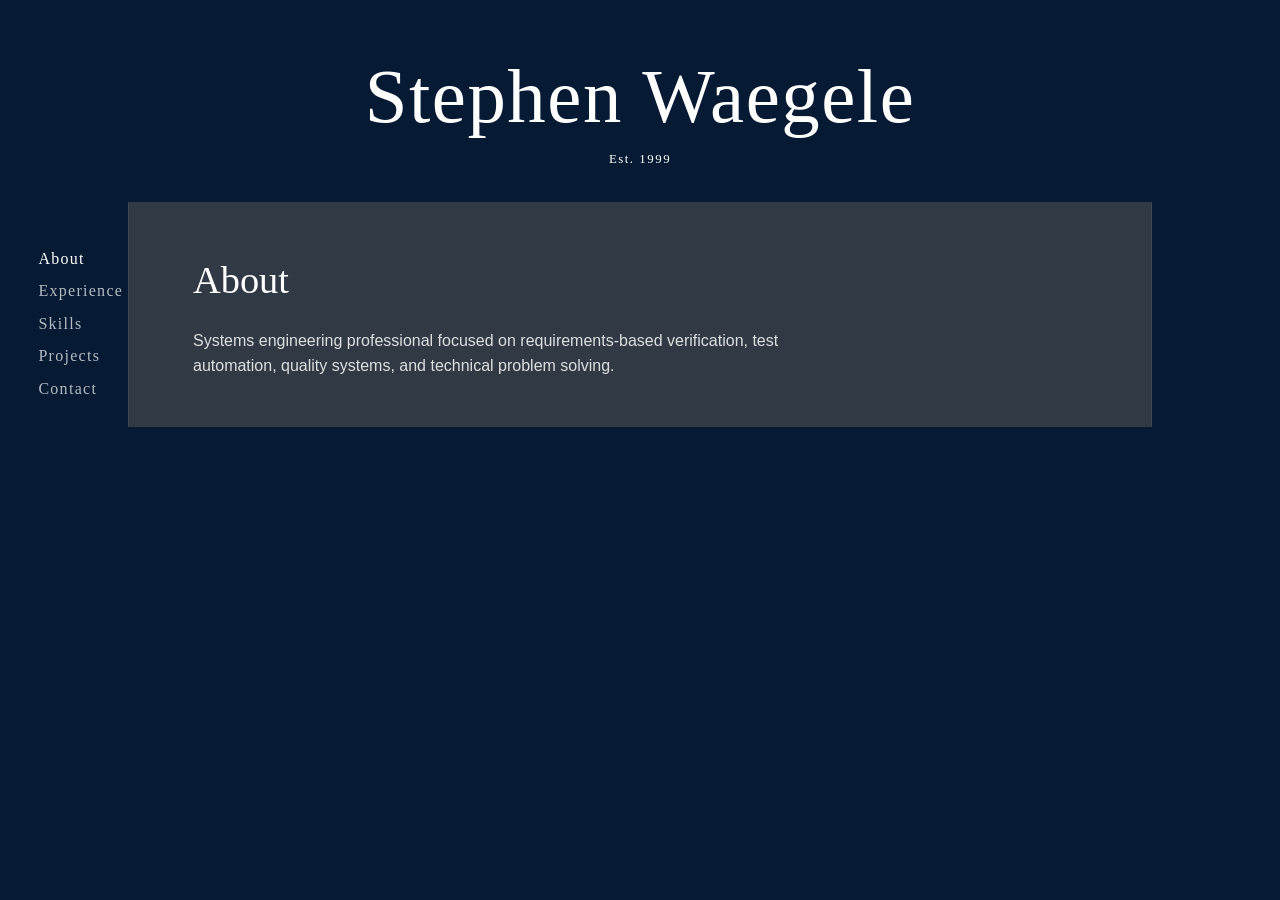
==== index.html @ 09798e0d "app enhancements and adding RollCall Project" ====
<!DOCTYPE html>
<html lang="en">
<head>
  <meta charset="UTF-8" />
  <meta name="viewport" content="width=device-width, initial-scale=1.0" />

  <title>Stephen Waegele | Systems Engineer</title>

  <meta name="theme-color" content="#071a33" />
  <meta name="apple-mobile-web-app-capable" content="yes" />
  <meta name="apple-mobile-web-app-status-bar-style" content="default" />
  <meta name="apple-mobile-web-app-title" content="Stephen Waegele" />

  <link rel="manifest" href="./manifest.json?v=3" />

  <link
    rel="apple-touch-icon"
    sizes="180x180"
    href="/apple-touch-icon.png?v=3"
  />

  <link
    rel="icon"
    type="image/png"
    href="/apple-touch-icon.png?v=3"
  />

  <link rel="stylesheet" href="style.css" />
  <script src="script.js" defer></script>
</head>

<body>
  <header>
    <h1>Stephen Waegele</h1>
    <p class="established">Est. 1999</p>
  </header>

  <div class="site-stage">
    <nav class="site-nav" aria-label="Site navigation">
      <button class="nav-button active" type="button" data-tab="about">
        About
      </button>

      <button class="nav-button" type="button" data-tab="experience">
        Experience
      </button>

      <button class="nav-button" type="button" data-tab="skills">
        Skills
      </button>

      <button class="nav-button" type="button" data-tab="projects">
        Projects
      </button>

      <button class="nav-button" type="button" data-tab="contact">
        Contact
      </button>
    </nav>

    <main>
      <section id="about" class="tab-panel active">
        <h2>About</h2>

        <p>
          Systems engineering professional focused on requirements-based
          verification, test automation, quality systems, and technical
          problem solving.
        </p>
      </section>

      <section id="experience" class="tab-panel">
        <h2>Experience</h2>

        <article class="experience-card">
          <div class="experience-heading">
            <div>
              <h3>Quality Manager</h3>
              <p class="experience-company">
                Edlon Fluoropolymers | GMM Pfaudler Group
              </p>
            </div>
          </div>

          <p>
            Lead quality assurance and quality-system improvement initiatives for a
            custom fluoropolymer manufacturer supporting industrial, chemical,
            pharmaceutical, semiconductor, food and beverage, and aerospace work.
          </p>

          <ul>
            <li>
              Maintain and improve ISO 9001:2015 quality-system processes,
              including internal audits, corrective actions, and
              management-review metrics.
            </li>
            <li>
              Own nonconformance, root-cause, corrective-action, verification,
              and cost-of-quality workflows.
            </li>
            <li>
              Support manufacturing quality investigations, customer returns,
              inspection planning, testing, and documentation control.
            </li>
          </ul>
        </article>

        <article class="experience-card">
          <div class="experience-heading">
            <div>
              <h3>Renewals and Contracts Manager</h3>
              <p class="experience-company">
                EnergyCAP | July 2025 – March 2026
              </p>
            </div>
          </div>

          <p>
            Owned the renewal process for approximately 700 customers in a SaaS
            environment, combining contract analysis, Salesforce reporting,
            process design, and customer-facing coordination.
          </p>

          <ul>
            <li>
              Built reporting workflows to track renewal cohorts one to four
              months ahead.
            </li>
            <li>
              Expanded advance renewal outreach from roughly 20 days to
              120 days.
            </li>
            <li>
              Created a comprehensive standard operating procedure for the
              renewals function.
            </li>
          </ul>
        </article>
      </section>

      <section id="skills" class="tab-panel">
        <h2>Skills</h2>

        <div class="skills-group">
          <h3>Systems &amp; Quality Engineering</h3>

          <div class="skill-list">
            <span>Requirements Traceability</span>
            <span>Verification &amp; Validation</span>
            <span>Test Planning</span>
            <span>Root Cause Analysis</span>
            <span>Corrective Action</span>
            <span>ISO 9001:2015</span>
            <span>Internal Auditing</span>
            <span>Risk Management</span>
          </div>
        </div>

        <div class="skills-group">
          <h3>Automation &amp; Data</h3>

          <div class="skill-list">
            <span>Python</span>
            <span>Power Apps</span>
            <span>Power Automate</span>
            <span>Excel</span>
            <span>Microsoft Access</span>
            <span>Salesforce</span>
            <span>SharePoint</span>
            <span>Technical Documentation</span>
          </div>
        </div>

        <div class="skills-group">
          <h3>Manufacturing &amp; Operations</h3>

          <div class="skill-list">
            <span>Nonconformance Management</span>
            <span>Cost of Quality</span>
            <span>Supplier &amp; Customer Quality</span>
            <span>Inspection Planning</span>
            <span>Process Improvement</span>
          </div>
        </div>
      </section>

      <section id="projects" class="tab-panel">
        <h2>Projects</h2>

        <div class="project-card">
          <h3>RollCall</h3>

          <p>
            A colorful party-game companion that rolls two dice, presents a random
            category, runs a customizable round timer, and tracks player scores to
            100 points.
          </p>

          <a class="project-link" href="RollCall/">
            Open RollCall
          </a>
        </div>

        <div class="project-card">
          <h3>Rummy Scorecard</h3>

          <p>
            A fast offline Rummy scorekeeper with editable players, live totals,
            round tracking, and Home Screen app behavior.
          </p>

          <a class="project-link" href="rummy/">
            Open Rummy Scorecard
          </a>
        </div>

        <div class="project-card">
          <h3>Robot Telemetry Test Automation Demo</h3>

          <p>
            Python-based validation demo for simulated robot system data.
          </p>
        </div>
      </section>

      <section id="contact" class="tab-panel">
        <h2>Contact</h2>

        <p>
          Email:
          <a href="mailto:stephen.waegele@gmail.com">
            stephen.waegele@gmail.com
          </a>
        </p>

        <p>
          LinkedIn:
          <a
            href="https://www.linkedin.com/in/stephenwaegele"
            target="_blank"
            rel="noopener noreferrer"
          >
            linkedin.com/in/stephenwaegele
          </a>
        </p>
      </section>
    </main>
  </div>
</body>
</html>
---- style.css ----
* {
  box-sizing: border-box;
  margin: 0;
  padding: 0;
}

html {
  font-size: 16px;
}

body {
  min-height: 100vh;
  font-family: Arial, Helvetica, sans-serif;
  background: #071a33;
  color: white;
  line-height: 1.6;
}

header {
  width: 100%;
  padding: 2.25rem 1.5rem;
  text-align: center;
  background: #071a33;
}

header h1 {
  color: white;
  font-family: "Times New Roman", Times, serif;
  font-size: clamp(2.5rem, 6vw, 5rem);
  font-weight: 400;
  letter-spacing: 0.02em;
}

header .established {
  margin-top: -0.35rem;
  color: white;
  font-family: "Times New Roman", Times, serif;
  font-size: 0.8rem;
  letter-spacing: 0.12em;
  line-height: 1;
}

.site-stage {
  position: relative;
  width: 100%;
  background: #071a33;
}

.site-nav {
  position: absolute;
  top: 3rem;
  left: clamp(1rem, 3vw, 3rem);
  z-index: 2;
  display: flex;
  flex-direction: column;
  gap: 0.9rem;
}

.nav-button {
  padding: 0;
  border: 0;
  background: transparent;
  color: rgba(255, 255, 255, 0.7);
  cursor: pointer;
  font-family: "Times New Roman", Times, serif;
  font-size: 1rem;
  letter-spacing: 0.08em;
  text-align: left;
  transition: color 0.2s ease, opacity 0.2s ease;
}

.nav-button:hover {
  color: white;
}

.nav-button.active {
  color: white;
}

main {
  width: min(80vw, 1100px);
  margin: 0 auto 3rem;
  padding: 3rem clamp(1.5rem, 5vw, 5rem);
  background: rgba(59, 65, 73, 0.82);
  border-left: 1px solid rgba(255, 255, 255, 0.08);
  border-right: 1px solid rgba(255, 255, 255, 0.08);
}

.tab-panel {
  display: none;
  min-height: 100%;
}

.tab-panel.active {
  display: block;
}

section h2 {
  margin-bottom: 1rem;
  color: white;
  font-family: "Times New Roman", Times, serif;
  font-size: clamp(1.8rem, 3vw, 2.5rem);
  font-weight: 400;
}

section p {
  max-width: 70ch;
  color: rgba(255, 255, 255, 0.84);
}

.experience-card,
.skills-group {
  width: 100%;
  margin-top: 1rem;
  padding: 1.5rem;
  background: rgba(7, 26, 51, 0.42);
  border: 1px solid rgba(255, 255, 255, 0.13);
}

.experience-card h3,
.skills-group h3 {
  margin-bottom: 0.25rem;
  color: white;
  font-size: 1.25rem;
}

.experience-company {
  margin-bottom: 1rem;
  color: rgba(255, 255, 255, 0.68);
  font-size: 0.95rem;
}

.experience-card ul {
  max-width: 75ch;
  margin: 1rem 0 0 1.2rem;
  color: rgba(255, 255, 255, 0.78);
}

.experience-card li + li {
  margin-top: 0.5rem;
}

.skill-list {
  display: flex;
  flex-wrap: wrap;
  gap: 0.65rem;
  margin-top: 1rem;
}

.skill-list span {
  padding: 0.4rem 0.65rem;
  border: 1px solid rgba(255, 255, 255, 0.18);
  border-radius: 999px;
  color: rgba(255, 255, 255, 0.86);
  font-size: 0.92rem;
}

.project-card {
  width: 100%;
  margin-top: 1rem;
  padding: 1.5rem;
  background: rgba(7, 26, 51, 0.42);
  border: 1px solid rgba(255, 255, 255, 0.13);
}

.project-card h3 {
  margin-bottom: 0.5rem;
  color: white;
  font-size: 1.25rem;
}

.project-card p {
  color: rgba(255, 255, 255, 0.78);
}

.project-link {
  display: inline-block;
  margin-top: 12px;
  padding: 10px 14px;
  border-radius: 8px;
  background: #8f1712;
  color: #ffffff;
  font-weight: 700;
  text-decoration: none;
  transition: background 0.2s ease, transform 0.2s ease;
}

.project-link:hover {
  background: #b32119;
}

.project-link:active {
  transform: scale(0.97);
}

@media (max-width: 700px) {
  .site-stage {
    display: flex;
    flex-direction: column;
  }

  .site-nav {
    position: static;
    display: flex;
    flex-direction: row;
    justify-content: center;
    gap: 1.5rem;
    padding: 1rem;
  }

  .nav-button {
    text-align: center;
  }

  main {
    width: calc(100% - 2rem);
    min-height: 70vh;
    margin-bottom: 1rem;
    padding: 2rem 1.5rem;
  }
}
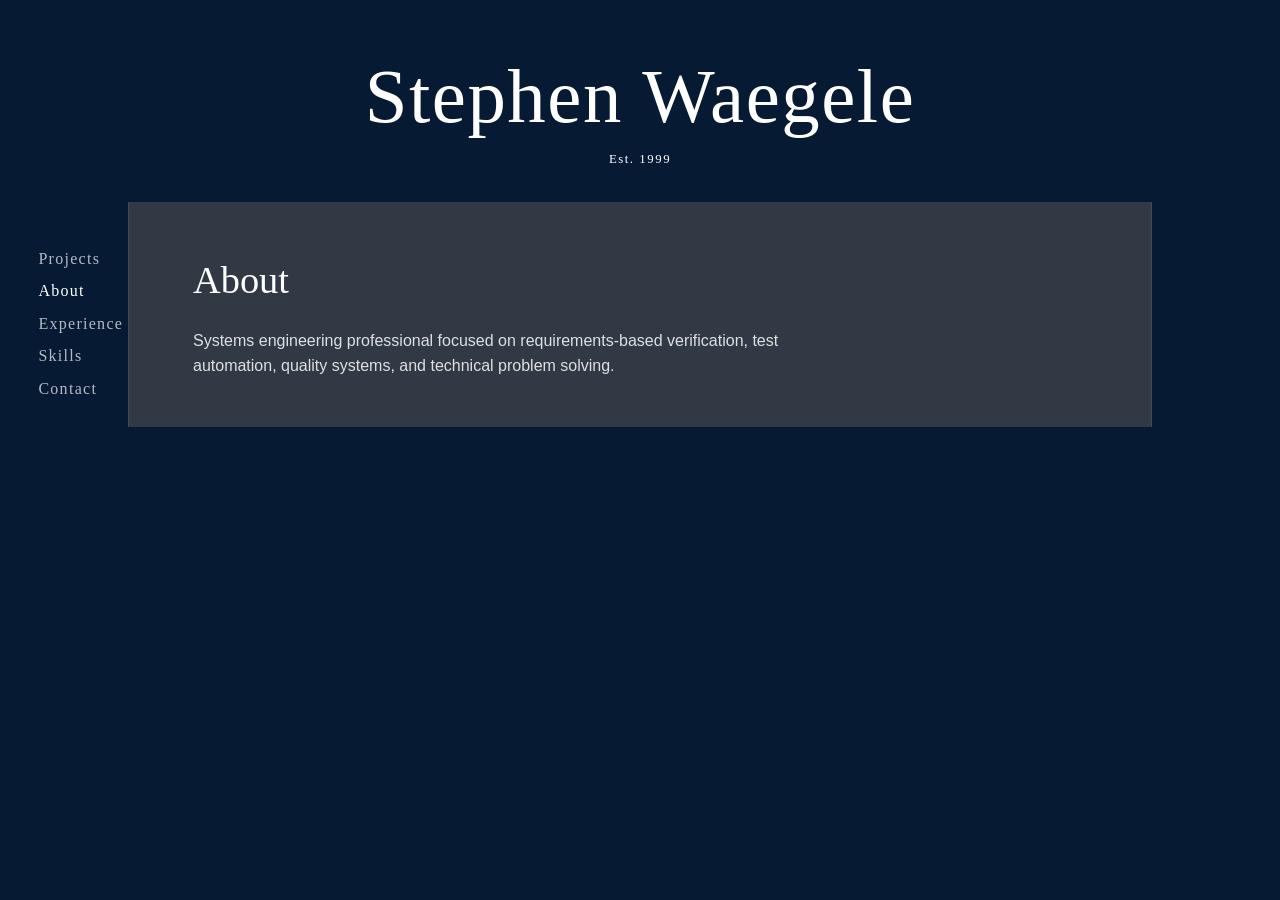
==== commit e5bd1ac9: "Update index.html" ====
--- a/index.html
+++ b/index.html
@@ -37,6 +37,10 @@
 
   <div class="site-stage">
     <nav class="site-nav" aria-label="Site navigation">
+      <button class="nav-button" type="button" data-tab="projects">
+        Projects
+      </button>
+
       <button class="nav-button active" type="button" data-tab="about">
         About
       </button>
@@ -47,10 +51,6 @@
 
       <button class="nav-button" type="button" data-tab="skills">
         Skills
-      </button>
-
-      <button class="nav-button" type="button" data-tab="projects">
-        Projects
       </button>
 
       <button class="nav-button" type="button" data-tab="contact">
@@ -188,6 +188,34 @@
         <h2>Projects</h2>
 
         <div class="project-card">
+          <h3>Recollect</h3>
+
+          <p>
+            A polished, mobile-first flashcard web app with searchable decks, tags,
+            text and image cards, reversible study mode, and a full-deck matching quiz.
+            Designed as a focused, local-first study tool with a premium note-taking feel.
+          </p>
+
+          <a class="project-link" href="recollect/">
+            Open Recollect
+          </a>
+        </div>
+
+        <div class="project-card">
+          <h3>Guitar Practice App</h3>
+
+          <p>
+            An interactive browser-based music theory trainer featuring a playable
+            guitar fretboard, interval recognition, note audio playback, quiz mode,
+            score tracking, streaks, and responsive mobile-first design.
+          </p>
+
+          <a class="project-link" href="GuitarPracticeApp/">
+            Open Guitar Practice App
+          </a>
+        </div>
+
+        <div class="project-card">
           <h3>RollCall</h3>
 
           <p>
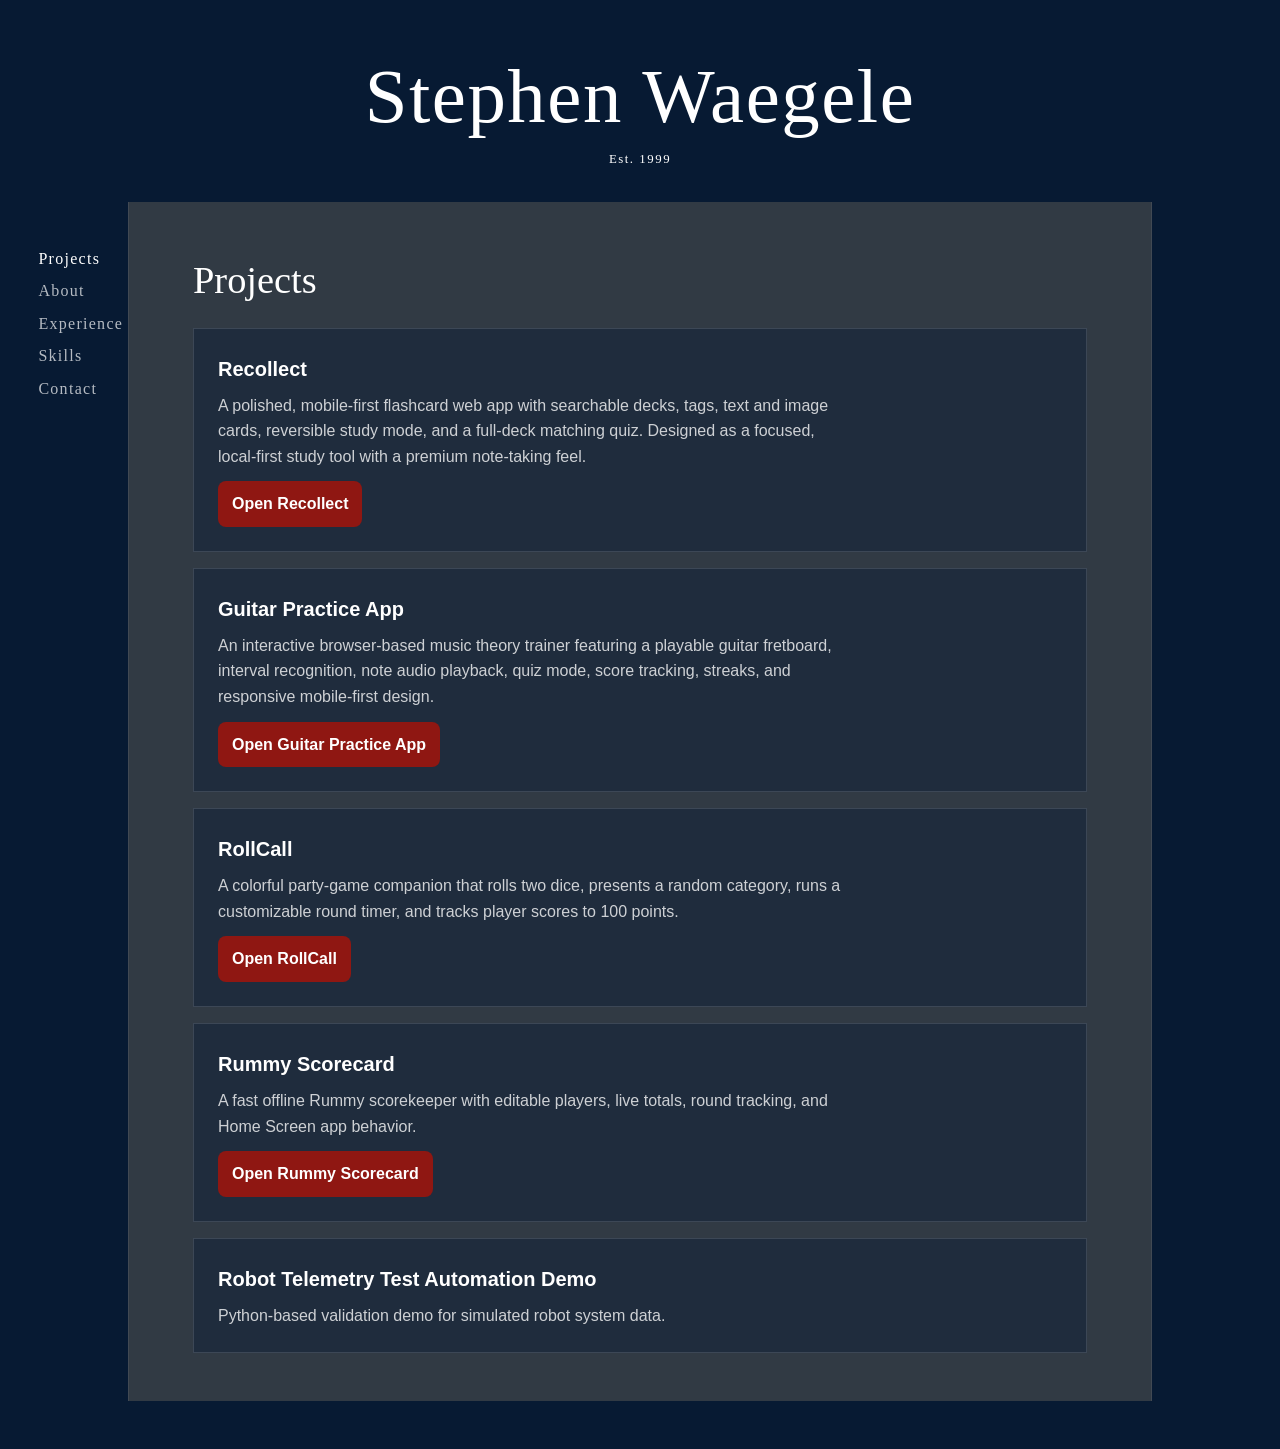
==== commit c85f136b: "Update index.html" ====
--- a/index.html
+++ b/index.html
@@ -37,11 +37,11 @@
 
   <div class="site-stage">
     <nav class="site-nav" aria-label="Site navigation">
-      <button class="nav-button" type="button" data-tab="projects">
+      <button class="nav-button active" type="button" data-tab="projects">
         Projects
       </button>
 
-      <button class="nav-button active" type="button" data-tab="about">
+      <button class="nav-button" type="button" data-tab="about">
         About
       </button>
 
@@ -59,7 +59,7 @@
     </nav>
 
     <main>
-      <section id="about" class="tab-panel active">
+      <section id="about" class="tab-panel">
         <h2>About</h2>
 
         <p>
@@ -184,7 +184,7 @@
         </div>
       </section>
 
-      <section id="projects" class="tab-panel">
+      <section id="projects" class="tab-panel active">
         <h2>Projects</h2>
 
         <div class="project-card">
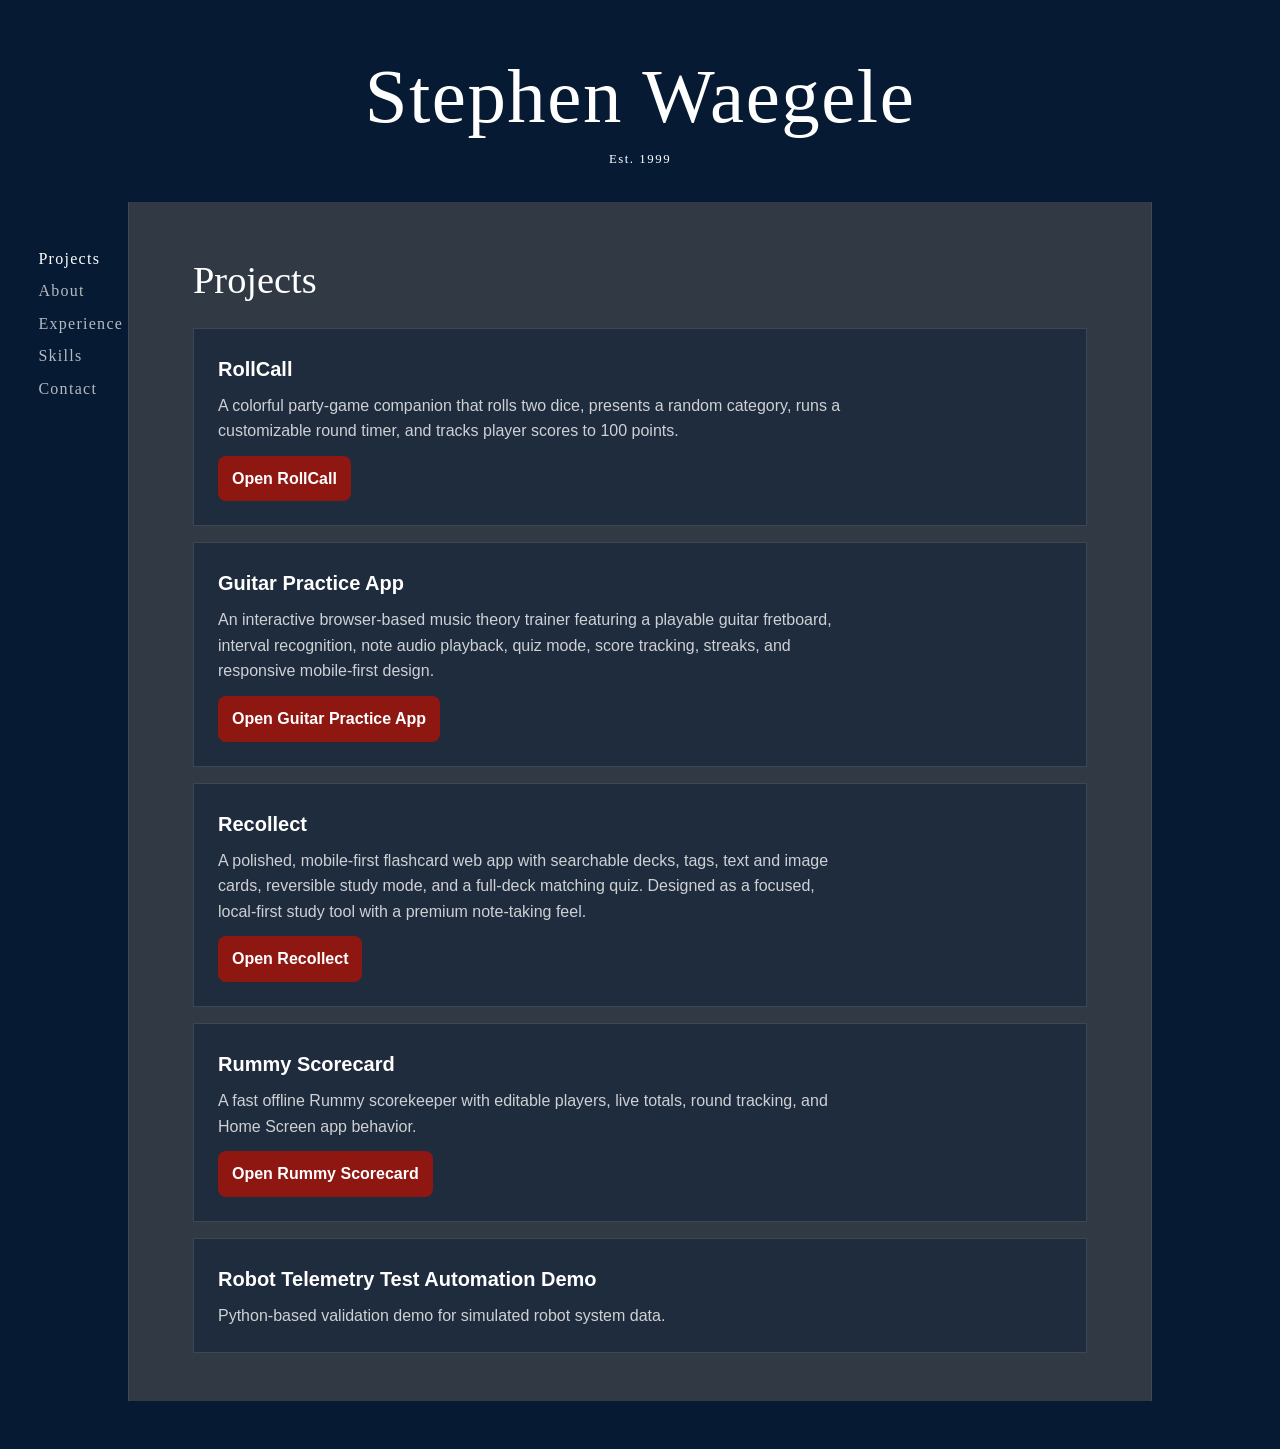
==== commit 02123899: "Update index.html" ====
--- a/index.html
+++ b/index.html
@@ -188,6 +188,34 @@
         <h2>Projects</h2>
 
         <div class="project-card">
+          <h3>RollCall</h3>
+
+          <p>
+            A colorful party-game companion that rolls two dice, presents a random
+            category, runs a customizable round timer, and tracks player scores to
+            100 points.
+          </p>
+
+          <a class="project-link" href="RollCall/">
+            Open RollCall
+          </a>
+        </div>
+
+        <div class="project-card">
+          <h3>Guitar Practice App</h3>
+
+          <p>
+            An interactive browser-based music theory trainer featuring a playable
+            guitar fretboard, interval recognition, note audio playback, quiz mode,
+            score tracking, streaks, and responsive mobile-first design.
+          </p>
+
+          <a class="project-link" href="GuitarPracticeApp/">
+            Open Guitar Practice App
+          </a>
+        </div>
+
+        <div class="project-card">
           <h3>Recollect</h3>
 
           <p>
@@ -198,34 +226,6 @@
 
           <a class="project-link" href="recollect/">
             Open Recollect
-          </a>
-        </div>
-
-        <div class="project-card">
-          <h3>Guitar Practice App</h3>
-
-          <p>
-            An interactive browser-based music theory trainer featuring a playable
-            guitar fretboard, interval recognition, note audio playback, quiz mode,
-            score tracking, streaks, and responsive mobile-first design.
-          </p>
-
-          <a class="project-link" href="GuitarPracticeApp/">
-            Open Guitar Practice App
-          </a>
-        </div>
-
-        <div class="project-card">
-          <h3>RollCall</h3>
-
-          <p>
-            A colorful party-game companion that rolls two dice, presents a random
-            category, runs a customizable round timer, and tracks player scores to
-            100 points.
-          </p>
-
-          <a class="project-link" href="RollCall/">
-            Open RollCall
           </a>
         </div>
 
@@ -275,4 +275,4 @@
     </main>
   </div>
 </body>
-</html>+</html>
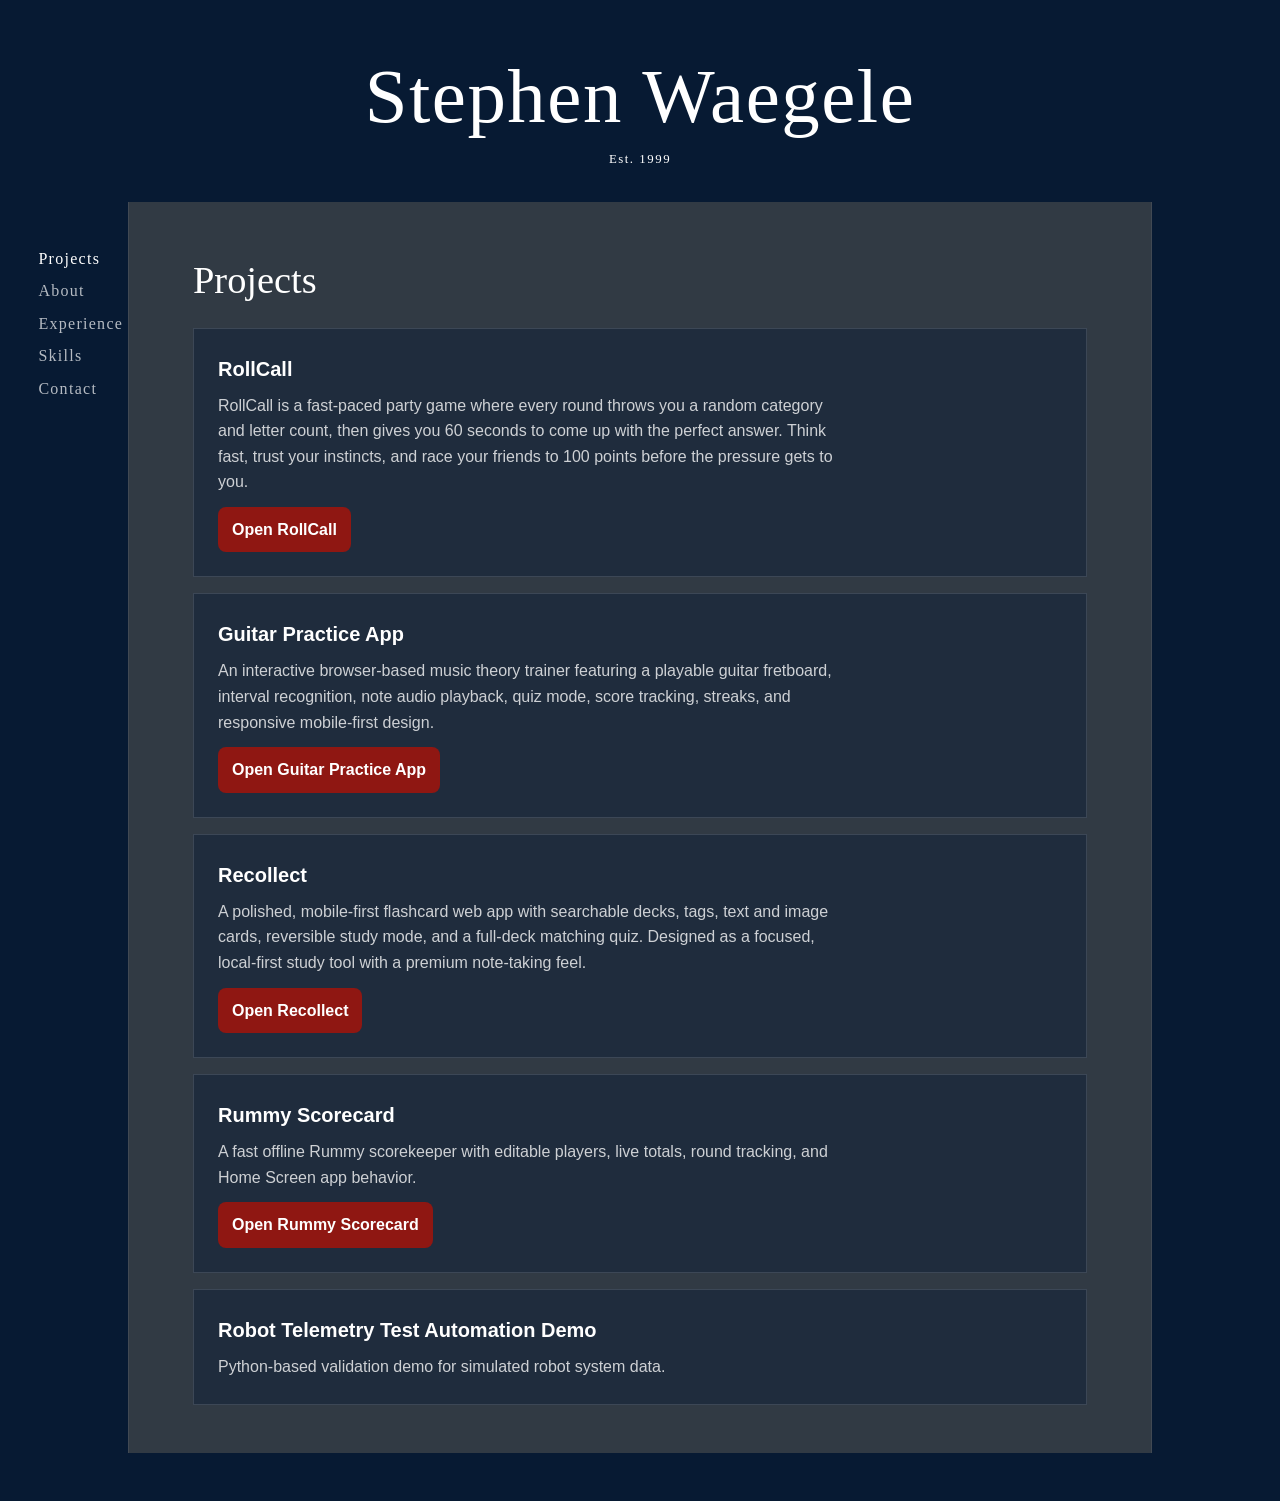
==== commit 5ec1c0ad: "Update index.html" ====
--- a/index.html
+++ b/index.html
@@ -191,9 +191,10 @@
           <h3>RollCall</h3>
 
           <p>
-            A colorful party-game companion that rolls two dice, presents a random
-            category, runs a customizable round timer, and tracks player scores to
-            100 points.
+            RollCall is a fast-paced party game where every round throws you a random 
+            category and letter count, then gives you 60 seconds to come up with 
+            the perfect answer. Think fast, trust your instincts, and race your friends to 
+            100 points before the pressure gets to you. 
           </p>
 
           <a class="project-link" href="RollCall/">
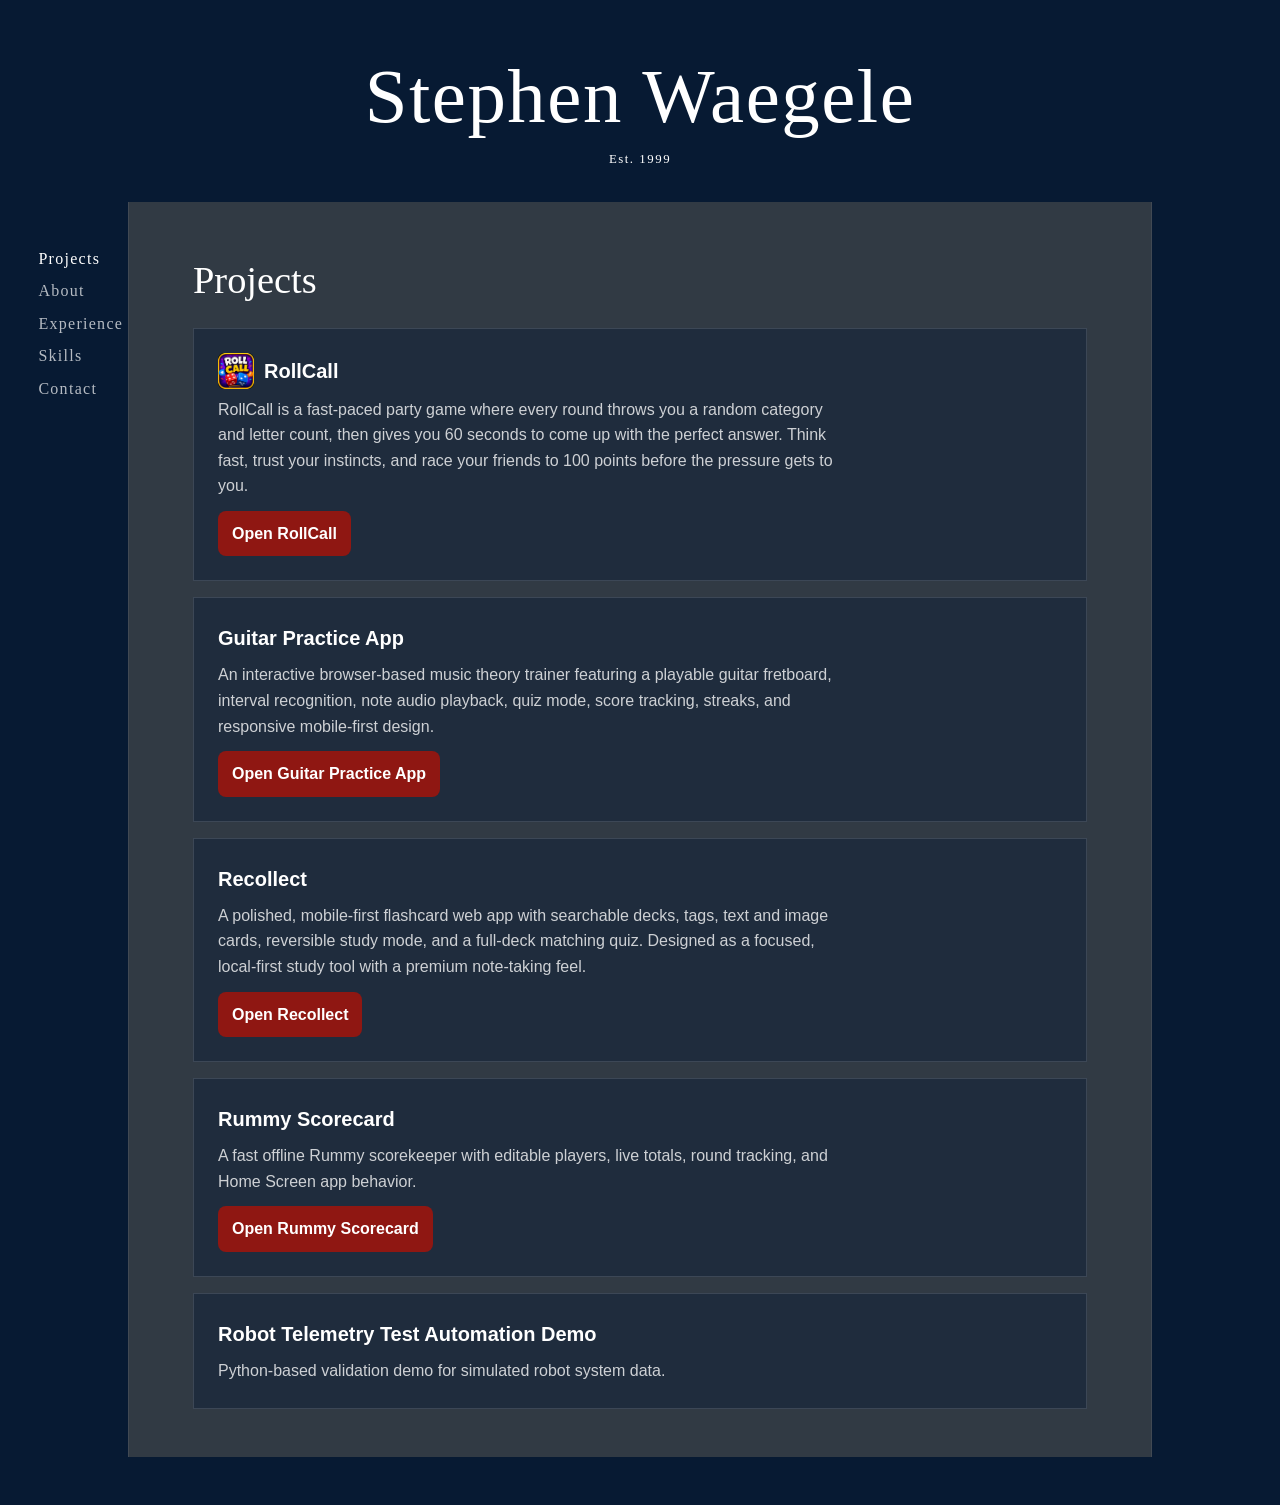
==== commit ef3200ac: "added teh rolll call icon to the title on the projects page" ====
--- a/index.html
+++ b/index.html
@@ -188,7 +188,10 @@
         <h2>Projects</h2>
 
         <div class="project-card">
-          <h3>RollCall</h3>
+          <div class="project-title">
+            <img class="project-icon" src="RollCall/apple-touch-icon.png" alt="" />
+            <h3>RollCall</h3>
+          </div>
 
           <p>
             RollCall is a fast-paced party game where every round throws you a random 
--- a/style.css
+++ b/style.css
@@ -167,6 +167,24 @@
   margin-bottom: 0.5rem;
   color: white;
   font-size: 1.25rem;
+}
+
+.project-title {
+  display: flex;
+  align-items: center;
+  gap: 0.625rem;
+  margin-bottom: 0.5rem;
+}
+
+.project-title h3 {
+  margin-bottom: 0;
+}
+
+.project-icon {
+  width: 36px;
+  height: 36px;
+  object-fit: cover;
+  border-radius: 6px;
 }
 
 .project-card p {
